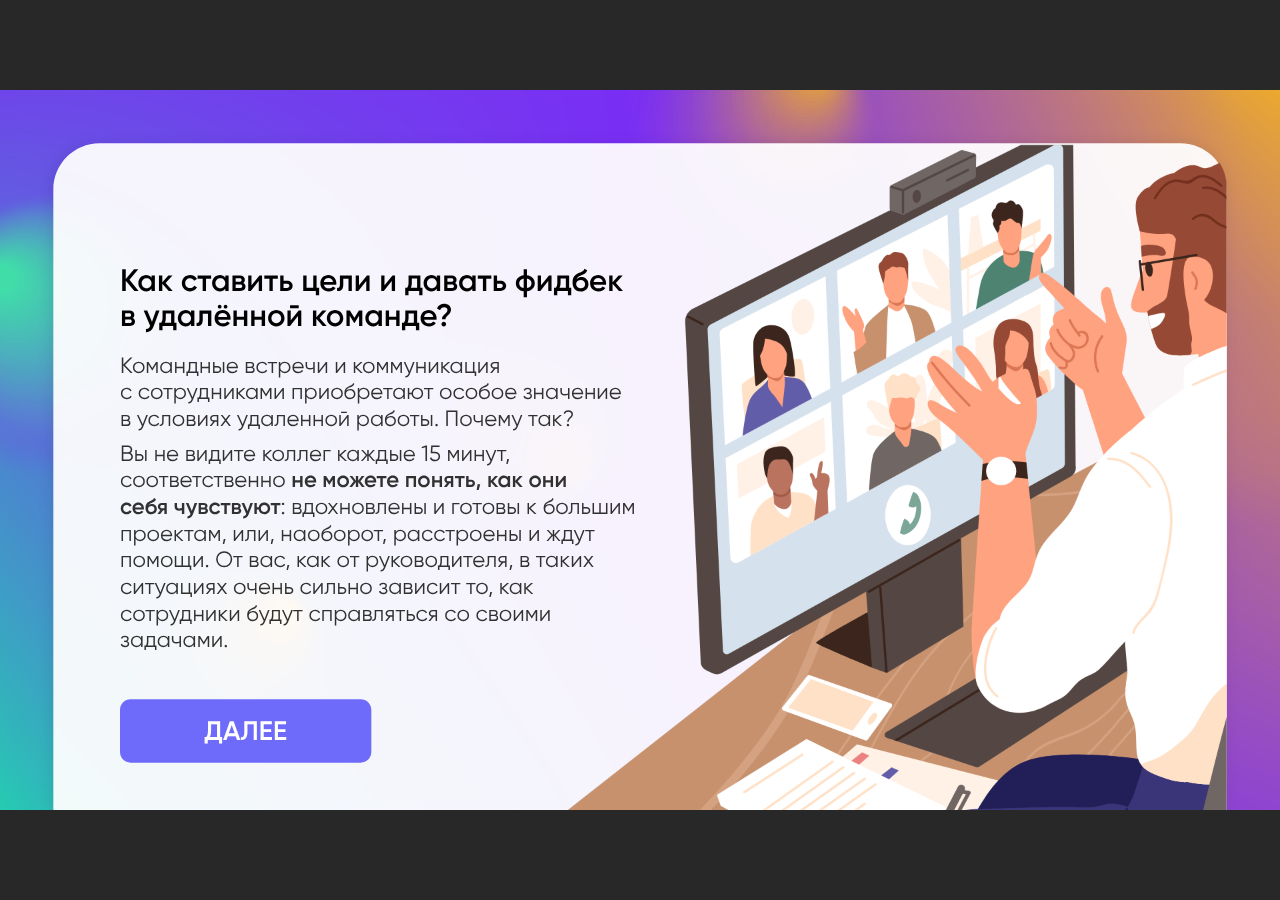
==== index.html @ ce3efb85 "module2" ====
<!doctype html>
<html lang="en-US">
<head>
  <meta charset="utf-8">
  <!-- Created using Storyline 360 - http://www.articulate.com  -->
  <!-- version: 3.66.28355.0 -->
  <title>Home Office 2</title>
  <meta http-equiv="x-ua-compatible" content="IE=edge"/>
  <meta name="viewport" content="width=device-width,initial-scale=1,user-scalable=no,shrink-to-fit=no,minimal-ui"/>
  <meta name="apple-mobile-web-app-capable" content="yes"/>
  <style>
    html, body { height: 100%; padding: 0; margin: 0 }
    #app { height: 100%; width: 100%; }
  </style>

  <script>
    window.DS = {};
    window.globals = {
      DATA_PATH_BASE: '',
      HAS_FRAME: true,
      HAS_SLIDE: true,

      lmsPresent: false,
      tinCanPresent: false,
      cmi5Present: false,
      aoSupport: false,
      scale: 'noscale',
      captureRc: false,
      browserSize: 'optimal',
      bgColor: '#282828',
      features: 'AccessibleVideo,IE11Warning,InsertSvgPicture,LayerPresentAsDialog,MultipleQuizTracking,QuestionCorrectVariable,UpdatedThemeEditor',
      themeName: 'unified',
      preloaderColor: '#FFFFFF',
      suppressAnalytics: false,
      productChannel: 'stable',
      publishSource: 'storyline',
      aid: 'aid|1ac7caa4-45ce-420d-b6a8-df51cfb995f0',
      cid: '31ea8d39-3fe1-4859-a535-d4311e01f80c',
      playerVersion: '3.66.28355.0',
      publishTimestamp: '2022-08-18T19:37:40.7217191Z',
      maxIosVideoElements: 10,

      
      parseParams: function(qs) {
        if (window.globals.parsedParams != null) {
          return window.globals.parsedParams;
        }
        qs = (qs || window.location.search.substr(1)).split('+').join(' ');
        var params = {},
            tokens,
            re = /[?&]?([^=]+)=([^&]*)/g;

        while (tokens = re.exec(qs)) {
          params[decodeURIComponent(tokens[1]).trim()] =
            decodeURIComponent(tokens[2]).trim();
        }
        window.globals.parsedParams = params;
        return params;
      }

    };
  </script>
  <script>
    var isIe11 = ('ActiveXObject' in window || window.MSBlobBuilder != null)
      && window.msCrypto != null && !window.ActiveXObject;
    if (isIe11 && window.globals.features.indexOf('IE11Warning') != -1) {
      window.globals.unsupportedBrowser = true;
      document.write(atob('[base64]'));
    }
  </script>
  
  <script>window.THREE = { };</script>
  
</head>
<body style="background: #282828" class="cs-HTML theme-unified">
  <!-- 360 -->
  <script>!function(e){var i=/iPhone/i,o=/iPod/i,n=/iPad/i,t=/(?=.*\bAndroid\b)(?=.*\bMobile\b)/i,d=/Android/i,s=/(?=.*\bAndroid\b)(?=.*\bSD4930UR\b)/i,b=/(?=.*\bAndroid\b)(?=.*\b(?:KFOT|KFTT|KFJWI|KFJWA|KFSOWI|KFTHWI|KFTHWA|KFAPWI|KFAPWA|KFARWI|KFASWI|KFSAWI|KFSAWA)\b)/i,r=/IEMobile/i,h=/(?=.*\bWindows\b)(?=.*\bARM\b)/i,a=/BlackBerry/i,l=/BB10/i,p=/Opera Mini/i,f=/(CriOS|Chrome)(?=.*\bMobile\b)/i,u=/(?=.*\bFirefox\b)(?=.*\bMobile\b)/i,c=new RegExp("(?:Nexus 7|BNTV250|Kindle Fire|Silk|GT-P1000)","i"),w=function(e,i){return e.test(i)},A=function(e){var A=e||navigator.userAgent,v=A.split("[FBAN");if(void 0!==v[1]&&(A=v[0]),this.apple={phone:w(i,A),ipod:w(o,A),tablet:!w(i,A)&&w(n,A),device:w(i,A)||w(o,A)||w(n,A)},this.amazon={phone:w(s,A),tablet:!w(s,A)&&w(b,A),device:w(s,A)||w(b,A)},this.android={phone:w(s,A)||w(t,A),tablet:!w(s,A)&&!w(t,A)&&(w(b,A)||w(d,A)),device:w(s,A)||w(b,A)||w(t,A)||w(d,A)},this.windows={phone:w(r,A),tablet:w(h,A),device:w(r,A)||w(h,A)},this.other={blackberry:w(a,A),blackberry10:w(l,A),opera:w(p,A),firefox:w(u,A),chrome:w(f,A),device:w(a,A)||w(l,A)||w(p,A)||w(u,A)||w(f,A)},this.seven_inch=w(c,A),this.any=this.apple.device||this.android.device||this.windows.device||this.other.device||this.seven_inch,this.phone=this.apple.phone||this.android.phone||this.windows.phone,this.tablet=this.apple.tablet||this.android.tablet||this.windows.tablet,"undefined"==typeof window)return this},v=function(){var e=new A;return e.Class=A,e};"undefined"!=typeof module&&module.exports&&"undefined"==typeof window?module.exports=A:"undefined"!=typeof module&&module.exports&&"undefined"!=typeof window?module.exports=v():"function"==typeof define&&define.amd?define("isMobile",[],e.isMobile=v()):e.isMobile=v()}(this);
    window.isMobile.apple.tablet = window.isMobile.apple.tablet ||
      (navigator.platform === 'MacIntel' && navigator.maxTouchPoints > 1);
    window.isMobile.apple.device = window.isMobile.apple.device || window.isMobile.apple.tablet;
    window.isMobile.tablet = window.isMobile.tablet || window.isMobile.apple.tablet;
    window.isMobile.any = window.isMobile.any || window.isMobile.apple.tablet;
  </script>

  <div id="focus-sink" tabindex="-1"></div>

  <div id="preso"></div>
  <script>
    (function() {

      var classTypes = [ 'desktop', 'mobile', 'phone', 'tablet' ];

      var addDeviceClasses = function(prefix, testObj) {
        var curr, i;
        for (i = 0; i < classTypes.length; i++) {
          curr = classTypes[i];
          if (testObj[curr]) {
            document.body.classList.add(prefix + curr);
          }
        }
      };

      var params = window.globals.parseParams(),
          isDevicePreview = params.devicepreview === '1',
          isPhoneOverride = params.deviceType === 'phone' || (isDevicePreview && params.phone == '1'),
          isTabletOverride = (params.deviceType === 'tablet' || isDevicePreview) && !isPhoneOverride,
          isMobileOverride = isPhoneOverride || isTabletOverride;

      var deviceView = {
        desktop: !window.isMobile.any && !isMobileOverride,
        mobile: window.isMobile.any || isMobileOverride,
        phone: isPhoneOverride || (window.isMobile.phone && !isTabletOverride),
        tablet: isTabletOverride || window.isMobile.tablet
      };

      window.globals.deviceView = deviceView;
      window.isMobile.desktop = !window.isMobile.any;
      window.isMobile.mobile = window.isMobile.any;

      addDeviceClasses('view-', deviceView);

    })();
  </script>
  
  <script src='story_content/user.js' type=text/javascript></script>
  <div class="slide-loader"></div>

  <script>
    var doc = document, loader = doc.body.querySelector('.slide-loader'); [ 1, 2, 3 ].forEach(function(n) { var d = doc.createElement('div'); d.style.backgroundColor = window.globals.preloaderColor; d.classList.add('mobile-loader-dot'); d.classList.add('dot' + n); loader.appendChild(d); });
  </script>

  <div class="mobile-load-title-overlay" style="display: none">
    <div class="mobile-load-title">Home Office 2</div>
  </div>

  <div class="mobile-chrome-warning"></div>

  <div class="warn-connection-dialog" style="display:none">
  <div class="warn-connection-content">
    <p>Internet connection lost</p>
    <p class="warn-connection-status"></p>
    <div class="warn-ui"></div>
  </div>
</div>

<style>
  .warn-connection-dialog {
    background: transparent;
    pointer-events: none;
    position: fixed;
    left: 0;
    top: 0;
    width: 100%;
    height: 100%;
    z-index: 999;
  }

  .warn-connection-content {
    position: absolute;
    width: 170px;
    border-radius: 10px;
    background: white;
    border: 1px solid #ccc;
    color: black;
    box-shadow: 0 5px 40px rgba(0, 0, 0, 5%);
    padding: .6em;
    padding-bottom: none;
    right: 1em;
    top: 1em;
    transition: all 150ms ease-out;
  }

  .warn-connection-dialog.highlight .warn-connection-content {
    background: #ff7575;
    transform: scale(1.05);
  }

  .warn-connection-content p {
    margin: 0; padding: 0;
  }

  .warn-ui {
    position: absolute;
    bottom: 1em;
    width: 100%;
  }
  .warn-connection-status {
    color: red;
  }

  .highlight .warn-connection-status {
    color: white;
  }

  .is-offline .cs-panel * {
    pointer-events: none !important;
  }

  .is-offline .cs-panel {
    pointer-events: all !important;
  }

  .is-offline #nav-controls * {
    pointer-events: none !important;
  }

  .is-offline #nav-controls {
    pointer-events: all !important;
  }
</style>

<script>
  (function() {
    window.DS.connection = {
      warningShown: false,
      assets: {},
      loadingAssetGroup: false
    };

    // @TODO this is POC code and can be cleaned up a bit more if we move forward
    // with the feature

    // The `window.globals.features` variable must be set in `webpack.dev.config` when testing locally - it is not enough
    // to have it in the data - but it must be set there as well.
    var useConnectionMessages = window.AbortController != null && window.location.protocol != 'file:' &&
      window.globals.features.indexOf('ConnectionMessages') != -1;

    window.DS.connection.useConnectionMessages = useConnectionMessages

    var noConnection = 'retrying...';
    var warnEl = document.querySelector('.warn-connection-dialog');
    var statusEl = document.querySelector('.warn-connection-status');

    var assetCount = 0;
    var checkLoadedId;

    function checkAssetsReady() {
      for (var i in DS.connection.assets) {
        if (!DS.connection.assets[i].success) {
          return false;
        }
      }
      return true;
    }

    function stopAssetGroup() {
      if (!useConnectionMessages) { return; }

      assetCount = 0;

      DS.connection.oldAssetGroup = DS.connection.assets;
      DS.connection.assets = {};
      DS.connection.loadingAssetGroup = false;
      clearInterval(checkLoadedId);
    }

    function startAssetGroup() {
      if (!useConnectionMessages) { return; }
      var ticks = 0;
      clearInterval(checkLoadedId);
      checkLoadedId = setInterval(function() {
        var loaded = 0;
        if (assetCount === 0 && loaded === 0) {
          clearInterval(checkLoadedId);
          return;
        }

        for (var i in DS.connection.assets) {
          if (DS.connection.assets[i].success) {
            loaded++;
          }
        }

        if (assetCount === loaded && checkAssetsReady()) {
          for (var i in DS.connection.assets) {
            if (DS.connection.assets[i].action) {
              DS.connection.assets[i].action();
            }
          }
          hideWarning();
          stopAssetGroup();
        }
      }, 100)
    }

    function requiredAsset(url, action, retry, type) {
      if (!useConnectionMessages) { return; }
      if (DS.connection.assets[url]) { return; }

      DS.connection.assets[url] = {
        success: false, action: action, retry: retry, type: type
      };
      assetCount = Object.keys(DS.connection.assets).length;
      if (!DS.connection.loadingAssetGroup) {
        startAssetGroup();
      }
      DS.connection.loadingAssetGroup = true;
    }

    function assetLoaded(url) {
      if (!useConnectionMessages) { return; }
      if (DS.connection.assets[url]) {
        DS.connection.assets[url].success = true;
      }
    }

    function assetFailed(url) {
      if (!useConnectionMessages) { return; }
      if (!DS.connection.assets[url]) {
        if (/\.js$/.test(url)) {
          setTimeout(function() {
            if (DS.connection.lastSlideLoaded != null) {
              DS.connection.lastSlideLoaded();
            }
          }, 300);
        }
        return;
      }
      if (!DS.connection.warningShown) { showWarning(); }
      if (DS.connection.assets[url].retry) {
        setTimeout(function() {
          if (!DS.connection.assets[url].success) {
            DS.connection.assets[url].retry()
          }
        }, 200);
      }
    }

    function hideWarning() {
      document.body.classList.remove('is-offline');
      DS.connection.warningShown = false;
      statusEl.innerHTML = 'connected!';
      warnEl.style.display = 'none';
    }
    DS.connection.hideWarning = hideWarning

    function showWarning(btn) {
      document.body.classList.add('is-offline')
      DS.connection.warningShown = true;
      warnEl.style.display = 'block';
      statusEl.innerHTML = noConnection;
    }

    function highlighWarning() {
      warnEl.classList.add('highlight');
      setTimeout(function() {
        warnEl.classList.remove('highlight');
      }, 500);
    }

    statusEl.innerHTML = noConnection;

    // these will all be noops if the feature flag isn't set in
    // the data and `window.globals.features`
    DS.connection.requiredAsset = requiredAsset;
    DS.connection.assetLoaded = assetLoaded;
    DS.connection.assetFailed = assetFailed;
    DS.connection.stopAssetGroup = stopAssetGroup;
    DS.connection.startAssetGroup = startAssetGroup;

    document.addEventListener('pointerup', e => {
      if (e.target.classList.contains('cs-panel') ||
        e.target.classList.contains('bottom-ui-bg')  ||
        e.target.classList.contains('slide-object')  ||
        e.target.id === 'nav-controls') {
        highlighWarning();
      }
    });
  })();
</script>


  <script>
    
    if (window.autoSpider && window.vInterfaceObject) {
      document.querySelector('.mobile-load-title-overlay').style.display = 'none';
    }
  </script>

  

  <link rel="stylesheet" href="html5/data/css/output.min.css" data-noprefix/>
</body>
<script src="html5/lib/scripts/bootstrapper.min.js"></script>
</html>
---- html5/data/css/output.min.css ----
@font-face {
  font-family: 'Gilroy SemiBold ChaBold76D77212';
  src: url('[data-uri]');
  font-style: normal;
  font-weight: normal;
}
@font-face {
  font-family: 'Gilroy Charset1_ 6LbcbICE91D610';
  src: url('[data-uri]');
  font-style: normal;
  font-weight: normal;
}
@font-face {
  font-family: 'Arial Charset1_ 5gpuV7Y4286F299';
  src: url('[data-uri]');
  font-style: normal;
  font-weight: normal;
}
@font-face {
  font-family: 'Lato Black Charset1_ 67864503C7';
  src: url('[data-uri]');
  font-style: normal;
  font-weight: normal;
}
@font-face {
  font-family: 'Lato Charset1_ 6e2lz52R590A804D';
  src: url('[data-uri]');
  font-style: normal;
  font-weight: normal;
}
@font-face {
  font-family: 'Gilroy Light Charset1_ FD4A960B';
  src: url('[data-uri]');
  font-style: normal;
  font-weight: normal;
}
@font-face {
  font-family: 'Kosko Bold Charset1Bold05B09BEB';
  src: url('[data-uri]');
  font-style: normal;
  font-weight: normal;
}
@font-face {
  font-family: 'LatoBold Charset1_ Bold7EF9DBF6';
  src: url('[data-uri]');
  font-style: normal;
  font-weight: normal;
}
@font-face {
  font-family: 'Gilroy SemiBold ChaBold08C6AE1E';
  src: url('[data-uri]');
  font-style: normal;
  font-weight: normal;
}
@font-face {
  font-family: 'Gilroy Charset0_v5lJVZ27DB14A09';
  src: url('[data-uri]');
  font-style: normal;
  font-weight: normal;
}
@font-face {
  font-family: 'Lato Black Charset0_v8M0F0A136C';
  src: url('[data-uri]');
  font-style: normal;
  font-weight: normal;
}
@font-face {
  font-family: 'Lato Charset0_v8MUn45tBE51451DC';
  src: url('[data-uri]');
  font-style: normal;
  font-weight: normal;
}
@font-face {
  font-family: 'Gilroy Light Charset0_v9BB3D2E9';
  src: url('[data-uri]');
  font-style: normal;
  font-weight: normal;
}
@font-face {
  font-family: 'Kosko Bold Charset0Bold7D7769CF';
  src: url('[data-uri]');
  font-style: normal;
  font-weight: normal;
}
.cs-HTML {
  background: rgba(40, 40, 40, 1);
}
.cs-npnxnanbnsnfns00000000001 .cs-infopanel  {
  box-shadow: 0 1px 0 rgba(0, 0, 0, 0);
  background: rgba(255, 255, 255, 1);
}
.cs-npnxnanbnsnfns00000000001 .cs-infopanel .cs-link {
  color: rgba(186, 187, 186, 1);
}
.cs-npnxnanbnsnfns00000000001 .cs-infopanel .cs-link:hover {
  color: rgba(255, 255, 255, 1);
}
.cs-npnxnanbnsnfns00000000001 .cs-infopanel .cs-name {
  color: rgba(68, 68, 68, 1);
}
.cs-npnxnanbnsnfns00000000001 .cs-infopanel .cs-title {
  color: rgba(153, 153, 153, 1);
}
.cs-npnxnanbnsnfns00000000001 .cs-infopanelpopup  {
  box-shadow: 0 1px 0 rgba(0, 0, 0, 0);
  background: rgba(0, 0, 0, 0);
}
.cs-npnxnanbnsnfns00000000001 .cs-infopanelpopup .cs-link {
  color: rgba(255, 0, 0, 1);
}
.cs-npnxnanbnsnfns00000000001 .cs-infopanelpopup .cs-link:hover {
  color: rgba(255, 255, 255, 1);
}
.cs-npnxnanbnsnfns00000000001 .cs-infopanelpopup .cs-name {
  color: rgba(255, 255, 255, 1);
}
.cs-npnxnanbnsnfns00000000001 .cs-infopanelpopup .cs-bio {
  color: rgba(186, 187, 186, 1);
}
.cs-npnxnanbnsnfns00000000001 .cs-timer  {
  color: rgba(186, 187, 186, 1);
}
.cs-npnxnanbnsnfns00000000001 .cs-duration stop:first-child {
  stop-color: rgba(60, 60, 60, 1);
}
.cs-npnxnanbnsnfns00000000001 .cs-duration stop:last-child {
  stop-color: rgba(60, 60, 60, 1);
}
.cs-npnxnanbnsnfns00000000001 .cs-elapsed stop:first-child {
  stop-color: rgba(254, 227, 71, 1);
}
.cs-npnxnanbnsnfns00000000001 .cs-elapsed stop:last-child {
  stop-color: rgba(254, 227, 71, 1);
}
.cs-npnxnanbnsnfns00000000001 .cs-timer .cs-pie .cs-innerstroke {
  stroke: rgba(199, 199, 199, 1);
}
.cs-npnxnanbnsnfns00000000001 .cs-timer .cs-pie .cs-innerborder {
  stroke: rgba(255, 255, 255, 1);
}
.cs-npnxnanbnsnfns00000000001 .cs-window  {
  box-shadow: 0 8px 5px rgba(0, 0, 0, 0.2);
  border-color: rgba(49, 99, 0, 0);
  background: rgba(33, 33, 33, 1);
  color: rgba(248, 248, 248, 1);
}
.cs-npnxnanbnsnfns00000000001 .cs-window .cs-diva {
  border-color: rgba(78, 78, 78, 1);
}
.cs-npnxnanbnsnfns00000000001 .cs-window .cs-divb {
  border-color: rgba(78, 78, 78, 0);
}
.cs-npnxnanbnsnfns00000000001 .cs-editor .cs-editor-slide {
  color: rgba(226, 226, 226, 1);
}
.cs-npnxnanbnsnfns00000000001 .cs-editor .cs-editor-html {
  color: rgba(186, 187, 186, 1);
}
.cs-npnxnanbnsnfns00000000001 .cs-editor .cs-editor-button {
  text-shadow: 0 1px 0 rgba(0, 0, 0, 0);
  color: rgba(255, 255, 255, 1);
  border-color: rgba(211, 211, 211, 1);
  background: rgba(34, 34, 34, 1);
}
.cs-npnxnanbnsnfns00000000001 .cs-editor .cs-editor-button:hover {
  background: rgba(68, 68, 68, 1);
}
.cs-npnxnanbnsnfns00000000001 .cs-editor .cs-editor-button:active {
  background: rgba(68, 68, 68, 1);
}
.cs-npnxnanbnsnfns00000000001 .cs-listitem  {
  color: rgba(186, 187, 186, 1);
  border-color: none;
  border: 1px solid transparent;
}
.cs-npnxnanbnsnfns00000000001 .cs-listitem:hover {
  background: rgba(255, 255, 255, 0.06);
  border-color: rgba(108, 108, 108, 1) !important;
  border-width: 1px;
  border-radius: 2px;
  border-style: solid;
  box-sizing: border-box;
}
.cs-npnxnanbnsnfns00000000001 .cs-listitem.hover {
  background: rgba(255, 255, 255, 0.06);
  border-color: rgba(108, 108, 108, 1) !important;
  border-width: 1px;
  border-radius: 2px;
  border-style: solid;
  box-sizing: border-box;
}
.cs-npnxnanbnsnfns00000000001 .cs-glossary  {
  color: rgba(186, 187, 186, 1);
}
.cs-npnxnanbnsnfns00000000001 .cs-glossary .cs-scrolling-panel {
  background: rgba(0, 0, 0, 0);
}
.cs-npnxnanbnsnfns00000000001 .cs-glossary .cs-term.cs-selected .cs-choice-list-trigger {
  color: rgba(255, 255, 255, 1);
  background: rgba(255, 255, 255, 1);
}
.cs-npnxnanbnsnfns00000000001 .cs-glossary .cs-term.cs-selected .cs-choice-list-trigger:focus {
  color: rgba(255, 255, 255, 1);
  background: rgba(255, 255, 255, 1);
}
.cs-npnxnanbnsnfns00000000001 .cs-glossary .cs-term:hover .cs-choice-list-trigger {
  background: rgba(186, 187, 186, 1);
}
.cs-npnxnanbnsnfns00000000001 .cs-glossary .cs-term.hover .cs-choice-list-trigger {
  background: rgba(186, 187, 186, 1);
}
.cs-npnxnanbnsnfns00000000001 .cs-glossary .cs-term .cs-choice-list-trigger:focus {
  background: rgba(186, 187, 186, 1);
}
.cs-npnxnanbnsnfns00000000001 .cs-glossary .cs-diva {
  border-color: rgba(0, 0, 0, 0);
}
.cs-npnxnanbnsnfns00000000001 .cs-glossary .cs-divb {
  border-color: rgba(0, 0, 0, 0);
}
.cs-npnxnanbnsnfns00000000001 .cs-glossary .cs-divc {
  border-color: rgba(0, 0, 0, 0);
}
.cs-npnxnanbnsnfns00000000001 .cs-glossary .cs-heading {
  color: rgba(248, 248, 248, 1);
  font-weight: 700;
}
.note-content p span {
  color: rgba(186, 187, 186, 1);
  line-height: 1.4em;
  font-size: 103.769%;
}
.cs-npnxnanbnsnfns00000000001 .cs-resource .cs-separator {
  border-color: rgba(0, 0, 0, 0);
}
.cs-npnxnanbnsnfns00000000001 .cs-outline  {
  color: rgba(45, 45, 45, 1);
}
.cs-npnxnanbnsnfns00000000001 .cs-outline .cs-diva {
  border-color: rgba(0, 0, 0, 0);
}
.cs-npnxnanbnsnfns00000000001 .cs-outline .cs-divb {
  border-color: rgba(0, 0, 0, 0);
}
.cs-npnxnanbnsnfns00000000001 .cs-outline .cs-divc {
  border-color: rgba(0, 0, 0, 0);
}
.cs-npnxnanbnsnfns00000000001 .cs-outline .cs-search-filter:hover {
  color: rgba(0, 0, 0, 0);
}
.cs-npnxnanbnsnfns00000000001 .cs-outline .cs-search-filter.hover {
  color: rgba(0, 0, 0, 0);
}
.cs-npnxnanbnsnfns00000000001 .cs-transcript  {
  color: rgba(255, 255, 255, 1);
}
.cs-npnxnanbnsnfns00000000001 .cs-transcript .cs-div {
  border-color: rgba(0, 0, 0, 0);
}
.cs-npnxnanbnsnfns00000000001 .cs-tabs:not(.topmenu-item) {
  color: rgba(248, 248, 248, 1);
}
.cs-npnxnanbnsnfns00000000001 .cs-tabs .cs-inner-button:not(.topmenu-item) {
  text-shadow: 0 1px 0 rgba(0, 0, 0, 0);
}
.cs-npnxnanbnsnfns00000000001 .cs-tabs:hover:not(.topmenu-item) {
  color: rgba(248, 248, 248, 1);
}
.cs-npnxnanbnsnfns00000000001 .cs-tabs.cs-selected {
  background: rgba(0, 0, 0, 0);
  color: rgba(248, 248, 248, 1);
}
.cs-npnxnanbnsnfns00000000001 .cs-seekcontrol  {
  background: rgba(0, 0, 0, 0);
  border-color: rgba(0, 0, 0, 0);
}
.cs-npnxnanbnsnfns00000000001 .cs-seekcontrol .cs-button:hover .cs-icon {
  fill: rgba(255, 255, 255, 1);
}
.cs-npnxnanbnsnfns00000000001 .cs-seekcontrol .cs-button.hover .cs-icon {
  fill: rgba(255, 255, 255, 1);
}
.cs-npnxnanbnsnfns00000000001 .cs-seekcontrol .cs-button .cs-icon-shadow {
  fill: rgba(0, 0, 0, 0);
}
.cs-npnxnanbnsnfns00000000001 .cs-seekcontrol .cs-button .cs-icon {
  fill: rgba(180, 180, 180, 1);
}
.cs-npnxnanbnsnfns00000000001 .cs-seekcontrol .cs-seek .cs-fill {
  background: rgba(255, 255, 255, 0.6);
}
.cs-npnxnanbnsnfns00000000001 .cs-seekcontrol .cs-seek {
  background: rgba(108, 108, 108, 1);
  border-color: rgba(0, 0, 0, 0);
}
.cs-npnxnanbnsnfns00000000001 .cs-searchinput .cs-input {
  color: rgba(186, 187, 186, 1);
  border-color: rgba(0, 0, 0, 0);
  background: rgba(255, 255, 255, 0.06);
}
.cs-npnxnanbnsnfns00000000001 .cs-searchinput .cs-input:focus {
  color: rgba(248, 248, 248, 1);
  background: rgba(41, 41, 41, 1);
}
.cs-npnxnanbnsnfns00000000001 .cs-searchinput .cs-input:hover {
  box-shadow: inset 0 0 1px 0 rgba(69, 126, 19, 0);
}
.cs-npnxnanbnsnfns00000000001 .cs-searchinput .cs-input.hover {
  box-shadow: inset 0 0 1px 0 rgba(69, 126, 19, 0);
}
.cs-npnxnanbnsnfns00000000001 .cs-searchinput .cs-button .cs-icon {
  fill: rgba(186, 187, 186, 1);
}
.cs-npnxnanbnsnfns00000000001 .cs-searchinput .cs-button:hover {
  fill: rgba(63, 133, 0, 1);
}
.cs-npnxnanbnsnfns00000000001 .cs-searchinput .cs-button.hover {
  fill: rgba(63, 133, 0, 1);
}
.cs-npnxnanbnsnfns00000000001 .cs-menu  {
  box-shadow: 0 1px 0 rgba(0, 0, 0, 0);
  background: rgba(33, 33, 33, 1);
}
.cs-npnxnanbnsnfns00000000001 .cs-topmenu-item.active .cs-tab {
  background: rgba(33, 33, 33, 1);
}
.cs-npnxnanbnsnfns00000000001 .cs-logo  {
  box-shadow: 0 1px 0 rgba(37, 75, 0, 1);
  background: rgba(255, 255, 255, 0);
}
.cs-npnxnanbnsnfns00000000001 .cs-checkbox  {
  color: rgba(255, 255, 255, 1);
}
.cs-npnxnanbnsnfns00000000001 .cs-checkbox:hover {
  border-color: rgba(175, 221, 130, 1);
}
.cs-npnxnanbnsnfns00000000001 .cs-checkbox.hover {
  border-color: rgba(175, 221, 130, 1);
}
.cs-npnxnanbnsnfns00000000001 .cs-checkbox .cs-box {
  color: rgba(255, 255, 255, 1);
  border-color: rgba(42, 83, 0, 1);
}
.cs-npnxnanbnsnfns00000000001 .cs-checkbox .cs-box:checked::after {
  color: rgba(43, 196, 0, 1);
}
.cs-npnxnanbnsnfns00000000001 .cs-button  {
  text-shadow: 0 1px 0 rgba(0, 0, 0, 0);
  color: rgba(186, 187, 186, 1);
  border-color: rgba(0, 0, 0, 0);
  background: rgba(0, 0, 0, 0);
  box-shadow: 0 1px 0 rgba(0, 0, 0, 0);
}
.cs-npnxnanbnsnfns00000000001 .cs-button .cs-icon {
  fill: rgba(186, 187, 186, 1);
}
.cs-npnxnanbnsnfns00000000001 .cs-button .cs-icon-shadow {
  fill: rgba(0, 0, 0, 0);
}
.cs-npnxnanbnsnfns00000000001 .cs-button:hover {
  background: rgba(248, 248, 248, 1);
}
.cs-npnxnanbnsnfns00000000001 .cs-button.hover {
  background: rgba(248, 248, 248, 1);
}
.cs-npnxnanbnsnfns00000000001 .cs-button:active {
  background: rgba(0, 0, 0, 0);
}
.cs-npnxnanbnsnfns00000000001 .cs-button.cs-disabled:hover {
  background: rgba(0, 0, 0, 0);
}
.cs-npnxnanbnsnfns00000000001 .cs-button.cs-disabled.hover {
  background: rgba(0, 0, 0, 0);
}
.cs-npnxnanbnsnfns00000000001 .cs-button.cs-disabled:active {
  background: rgba(0, 0, 0, 0);
}
.cs-npnxnanbnsnfns00000000001 .cs-button.cs-volume:hover {
  background: rgba(0, 0, 0, 0);
}
.cs-npnxnanbnsnfns00000000001 .cs-button.cs-volume.hover {
  background: rgba(0, 0, 0, 0);
}
.cs-npnxnanbnsnfns00000000001 .cs-button.cs-volume:active {
  background: rgba(0, 0, 0, 0);
}
.cs-npnxnanbnsnfns00000000001.cs-base  {
  color: rgba(186, 187, 186, 1);
  border-color: rgba(40, 40, 40, 1);
  background: rgba(40, 40, 40, 1);
}
.cs-npnxnanbnsnfns00000000001.cs-base .cs-separator .cs-diva {
  background: rgba(69, 69, 69, 1);
}
.cs-npnxnanbnsnfns00000000001.cs-base .cs-separator .cs-divb {
  background: rgba(0, 0, 0, 0);
}
.cs-npnxnanbnsnfns00000000001.cs-base .cs-topmenu-item.active .cs-tab {
  border-color: rgba(69, 69, 69, 1);
}
.cs-npnxnanbnsnfns00000000001.cs-base .cs-topmenu-item.active .cs-panel {
  border-color: rgba(69, 69, 69, 1);
}
.cs-npnxnanbnsnfns00000000001.cs-base .cs-left {
  background: rgba(33, 33, 33, 1);
}
.cs-npnxnanbnsnfns00000000001.cs-base .cs-area-primary .cs-slide-container {
  background: rgba(40, 40, 40, 1);
}
.cs-npnxnanbnsnfns00000000001.cs-base.cs-custom-theme .cs-brandhighlight-bg {
  background: rgba(79, 129, 189, 1) !important;
}
.cs-npnxnanbnsnfns00000000001.cs-base.cs-custom-theme .cs-brandhighlight-secondary-bg {
  background: rgba(255, 255, 255, 1) !important;
}
.cs-npnxnanbnsnfns00000000001.cs-base.cs-custom-theme .cs-brandhighlight-border {
  border-color: rgba(79, 129, 189, 1) !important;
}
.cs-npnxnanbnsnfns00000000001.cs-base.cs-custom-theme .cs-brandhighlight-text {
  color: rgba(79, 129, 189, 1) !important;
}
.cs-npnxnanbnsnfns00000000001.cs-base.cs-custom-theme .cs-brandhighlight-fill {
  fill: rgba(79, 129, 189, 1) !important;
}
.cs-npnxnanbnsnfns00000000001.cs-base.cs-custom-theme .cs-listitem.cs-selected {
  background-color: rgba(255, 255, 255, 0.06) !important;
}
.cs-npnxnanbnsnfns00000000001 .cs-volume::-moz-range-thumb {
  border-color: rgba(43, 85, 0, 1);
  box-shadow: inset 0 0 1px 0 rgba(43, 85, 0, 1);
  background: rgba(255, 255, 255, 1);
}
.cs-npnxnanbnsnfns00000000001 .cs-volume::-ms-thumb {
  border-color: rgba(43, 85, 0, 1);
  box-shadow: inset 0 0 1px 0 rgba(43, 85, 0, 1);
  background: rgba(255, 255, 255, 1);
}
.cs-npnxnanbnsnfns00000000001 .cs-volume::-webkit-slider-thumb {
  border-color: rgba(43, 85, 0, 1);
  box-shadow: inset 0 0 1px 0 rgba(43, 85, 0, 1);
  background: rgba(255, 255, 255, 1);
}
.cs-npnxnanbnsnfns00000000001 .cs-volume::-moz-range-track {
  border-color: rgba(66, 140, 1, 1);
  background: rgba(108, 108, 108, 1);
}
.cs-npnxnanbnsnfns00000000001 .cs-volume::-ms-track {
  border-color: rgba(66, 140, 1, 1);
  background: rgba(108, 108, 108, 1);
}
.cs-npnxnanbnsnfns00000000001 .cs-volume::-webkit-slider-runnable-track {
  border-color: rgba(66, 140, 1, 1);
  background: rgba(108, 108, 108, 1);
}
body.show-focus .tab-focus-box {
  box-shadow: 0 0 0 1px rgba(255, 255, 0, 1), 0 0 0 3px rgba(0, 32, 96, 1), 0 0 5px 5px rgba(255, 255, 0, 1);
  border-color: transparent;
  outline: 2px transparent solid;
}
.skipnav {
  box-shadow: 0 0 0 1px rgba(255, 255, 0, 1), 0 0 0 3px rgba(0, 32, 96, 1), 0 0 5px 5px rgba(255, 255, 0, 1);
  border-color: transparent;
  outline: 2px transparent solid;
}
.cs-npnxnanbnsnfns00000000001 .cs-listitem:hover {
  color: none;
}
.cs-npnxnanbnsnfns00000000001 .cs-listitem.hover {
  color: none;
}
.cs-npnxnanbnsnfns00000000001 .cs-listitem.cs-viewed {
  color: #BABBBA;
}
.cs-npnxnanbnsnfns00000000001 .cs-listitem {
  color: #BABBBA;
}
.cs-npnxnanbnsnfns00000000001 .cs-listitem:hover .cs-icon-carrot * {
  fill: none;
}
.cs-npnxnanbnsnfns00000000001 .cs-listitem.hover .cs-icon-carrot * {
  fill: none;
}
.cs-npnxnanbnsnfns00000000001 .cs-listitem .cs-icon-carrot {
  color: none;
  top: calc(3px);
}
.cs-npnxnanbnsnfns00000000001 .cs-listitem .cs-icon-carrot .cs-shadow {
  color: #F8F8F8;
}
.cs-npnxnanbnsnfns00000000001 .item-collapsible .is-scene {
  color: #F8F8F8 !important;
  font-weight: 700;
}
.cs-npnxnanbnsnfns00000000001 .is-scene .cs-icon-carrot * {
  color: #F8F8F8 !important;
  font-weight: 700;
}
.cs-npnxnanbnsnfns00000000001 .is-scene:not(.outline-links-collapse) > a {
  color: #F8F8F8;
}
.cs-npnxnanbnsnfns00000000001 .is-scene:not(.outline-links-collapse) .cs-icon-carrot * {
  fill: none !important;
  color: #F8F8F8 !important;
}
.cs-npnxnanbnsnfns00000000001 .tabs, .cs-npnxnanbnsnfns00000000001 .cs-logo {
  border-bottom: 1px solid rgba(108, 108, 108, 1);
}
.cs-npnxnanbnsnfns00000000001 .area-secondary-wrapper:after {
  background-image: url('[data-uri]');
  background-size: 100%;
}
.cs-npnxnanbnsnfns00000000001 .panel-footer {
  background: #212121;
}
.cs-npnxnanbnsnfns00000000001 #outline-search {
  background: rgba(255, 255, 255, 0.06);
  border-color: rgba(108, 108, 108, 1);
  border-width: 1px;
  border-style: solid;
}
.cs-npnxnanbnsnfns00000000001 .topmenu-panel #outline-search {
  background: #545454;
}
.cs-npnxnanbnsnfns00000000001 .search-icon circle, .cs-npnxnanbnsnfns00000000001 .search-icon path {
  stroke: #BABBBA;
}
.cs-npnxnanbnsnfns00000000001 #outline-search input[type   =search] {
  color: #F8F8F8;
}
.cs-npnxnanbnsnfns00000000001 #outline-search ::-webkit-input-placeholder {
  color: #BABBBA !important;
}
.cs-npnxnanbnsnfns00000000001 #outline-search :-ms-input-placeholder {
  color: #BABBBA !important;
}
.cs-npnxnanbnsnfns00000000001 #outline-search ::-moz-placeholder {
  color: #BABBBA !important;
  opacity: 1;
}
.cs-npnxnanbnsnfns00000000001 .cs-topmenu-item.active, body:not(.is-touchable-tablet) .cs-npnxnanbnsnfns00000000001 .cs-topmenu-item:hover {
  color: #F8F8F8;
}
.cs-npnxnanbnsnfns00000000001 .cs-topmenu-item.button-tapped {
  color: #F8F8F8;
}
.cs-npnxnanbnsnfns00000000001 .cs-topmenu-item.active .cs-tab, .cs-npnxnanbnsnfns00000000001 .cs-topmenu-item .cs-tab {
  background: transparent !important;
  border: none !important;
}
.cs-npnxnanbnsnfns00000000001 .top-tabs-drop-icon div {
  background: #BABBBA;
}
.cs-npnxnanbnsnfns00000000001 .cs-panel.topmenu-panel .panel-content, .cs-npnxnanbnsnfns00000000001 .top-tabs-drop {
  background: #212121;
}
.cs-npnxnanbnsnfns00000000001 .cs-topmenu-item.active .cs-panel {
  background: #212121;
}
.cs-npnxnanbnsnfns00000000001 .cs-menu.topmenu-panel, .cs-npnxnanbnsnfns00000000001 .top-tabs-drop {
  border: 1px solid rgba(69, 69, 69, 1) !important;
  border-radius: 3px;
}
.cs-npnxnanbnsnfns00000000001 .resources .resources-list a:hover {
  background: rgba(255, 255, 255, 0.06);
}
body:not(.is-touchable-tablet) .cs-npnxnanbnsnfns00000000001 .resources .resources-list a:hover {
  background: rgba(255, 255, 255, 0.06);
}
.cs-npnxnanbnsnfns00000000001 .resources .resources-list a.hover {
  background: rgba(255, 255, 255, 0.06);
}
body:not(.is-touchable-tablet) .cs-npnxnanbnsnfns00000000001 .resources .resources-list a.hover {
  background: rgba(255, 255, 255, 0.06);
}
.cs-npnxnanbnsnfns00000000001 .resources .resources-list a.button-tapped {
  background: rgba(255, 255, 255, 0.06);
}
.cs-npnxnanbnsnfns00000000001 .cs-icon path, .cs-npnxnanbnsnfns00000000001 .cs-icon rect, .cs-npnxnanbnsnfns00000000001 .cs-icon polygon, .cs-npnxnanbnsnfns00000000001 .menu-icon-wrapper.menu-icon-wrapper-hover path {
  fill: #BABBBA;
}
.cs-npnxnanbnsnfns00000000001 .cs-icon .icon-stroke-only {
  fill: none !important;
  stroke: #BABBBA !important;
}
body:not(.is-touchable-tablet) .cs-npnxnanbnsnfns00000000001 .cs-button:hover .cs-icon path, body:not(.is-touchable-tablet) .cs-npnxnanbnsnfns00000000001 .cs-button:hover .cs-icon rect, body:not(.is-touchable-tablet) .cs-npnxnanbnsnfns00000000001 .cs-button:hover .cs-icon polygon {
  fill: #F8F8F8;
}
body:not(.is-touchable-tablet) .cs-npnxnanbnsnfns00000000001 .cs-tabs:hover .search-icon circle, body:not(.is-touchable-tablet) .cs-npnxnanbnsnfns00000000001 .cs-tabs:hover .search-icon path {
  stroke: #F8F8F8;
}
.cs-npnxnanbnsnfns00000000001 .cs-button.button-tapped .cs-icon path, .cs-npnxnanbnsnfns00000000001 .cs-button.button-tapped .cs-icon rect, .cs-npnxnanbnsnfns00000000001 .cs-button.button-tapped .cs-icon polygon {
  fill: #F8F8F8;
}
body:not(.is-touchable-tablet) .cs-npnxnanbnsnfns00000000001 .cs-button:hover .cs-icon .icon-stroke-only {
  fill: none !important;
  stroke: #F8F8F8 !important;
}
.cs-npnxnanbnsnfns00000000001 .cs-button:button-tapped .cs-icon .icon-stroke-only {
  fill: none !important;
  stroke: #F8F8F8 !important;
}
.cs-npnxnanbnsnfns00000000001 .menu-icon-wrapper.menu-icon-wrapper-hover svg path {
  fill: #F8F8F8;
}
.floating-sidebar:not(.sidebar-closed) .cs-npnxnanbnsnfns00000000001 #hamburger .menu-icon-wrapper svg path {
  fill: #BABBBA;
}
.floating-sidebar:not(.sidebar-closed) .cs-npnxnanbnsnfns00000000001 #hamburger .menu-icon-wrapper.menu-icon-wrapper-hover svg path {
  fill: #F8F8F8;
}
.cs-npnxnanbnsnfns00000000001 .volume .btn:before {
  background-image: url('[data-uri]');
}
.cs-npnxnanbnsnfns00000000001 .volume-track {
  background: #6C6C6C;
}
.cs-npnxnanbnsnfns00000000001 .volume-icon circle {
  stroke: #BABBBA;
}
.cs-npnxnanbnsnfns00000000001 .cs-settings > .settings-panel {
  background: #212121;
  border: 1px solid rgba(69, 69, 69, 1) !important;
  border-radius: 3px;
}
.cs-npnxnanbnsnfns00000000001 .cs-settings > .panel-down-arrow {
  fill: #212121;
}
.cs-npnxnanbnsnfns00000000001 .switch-toggle .border {
  stroke: #7C7C7C;
}
.cs-npnxnanbnsnfns00000000001 .switch-toggle .thumb-off .thumb {
  fill: #A2A2A2;
}
.cs-npnxnanbnsnfns00000000001 .switch-toggle .thumb-on .track {
  fill: rgba(79, 129, 189, 1);
}
.cs-npnxnanbnsnfns00000000001 .switch-toggle .thumb-off .track {
  fill: rgba(255, 255, 255, 0.1);
}
.cs-npnxnanbnsnfns00000000001 .switch-label {
  color: #BABBBA;
}
.cs-npnxnanbnsnfns00000000001 .cs-panel .scrollarea-btn:after {
  background: rgba(179, 180, 179, 0.75);
}
.scrollarea-scrollbar:hover .scrollarea-btn:after, .scrollarea-scrollbar.highlight-scrollbar .scrollarea-btn:after {
  background: rgba(179, 180, 179, 0.75);
}
.floating-sidebar .sidebar-overlay {
  background: rgba(0, 0, 0, 0.85);
}
.cs-npnxnanbnsnfns00000000001 .overlay-message {
  background: rgba(0, 0, 0, 0.85);
}
.cs-npnxnanbnsnfns00000000001 .top-ui-bg, .cs-npnxnanbnsnfns00000000001 .bottom-ui-bg, .cs-npnxnanbnsnfns00000000001 .right-ui-bg, .cs-npnxnanbnsnfns00000000001 .left-ui-bg {
  background: rgba(40, 40, 40, 0.8);
}
.cs-npnxnanbnsnfns00000000001 .circle-progress-bg {
  fill: #282828;
}
.cs-npnxnanbnsnfns00000000001 .circle-progress-well {
  fill: #6C6C6C;
}
.cs-npnxnanbnsnfns00000000001 .circle-progress-pie {
  stroke: #6C6C6C;
}
.cs-npnxnanbnsnfns00000000001 .lightbox .option-pane {
  background: rgba(40, 40, 40, 0.8);
}
.cs-npnxnanbnsnfns00000000001 .lightbox .option-pane:before {
  background: #282828;
}
.cs-npnxnanbnsnfns00000000001 .message-window {
  background: #212121;
  border: 1px solid rgba(69, 69, 69, 1) !important;
  border-radius: 3px;
}
.cs-npnxnanbnsnfns00000000001 .message-window-header p, .cs-npnxnanbnsnfns00000000001 .message-window-text {
  color: #F8F8F8;
}
.cs-npnxnanbnsnfns00000000001 .message-window-header p {
  border-bottom: 1px solid rgba(255, 255, 255, 1);
}
.cs-npnxnanbnsnfns00000000001 .message-window button.slide-object-button {
  border: 1px solid rgba(255, 255, 255, 1) !important;
}
.cs-npnxnanbnsnfns00000000001 .message-window button.slide-object-button:hover {
  background: rgba(255, 255, 255, 0.06) !important;
}
.message-window .slide-object-button tspan, .message-window .slide-object-button-text tspan {
  fill: #F8F8F8 !important;
}
body:not(.is-touchable-tablet) .cs-npnxnanbnsnfns00000000001 .cs-button:hover .text {
  color: #F8F8F8;
}
.cs-npnxnanbnsnfns00000000001 .cs-button.button-tapped .text {
  color: #F8F8F8;
}
.cs-npnxnanbnsnfns00000000001.cs-base {
  background: #282828;
}
.cs-npnxnanbnsnfns00000000001 .cs-menu {
  background: transparent;
}
.cs-npnxnanbnsnfns00000000001 .progress-bar .progress-bar-fill:after {
  background: #FFFFFF !important;
}
.cs-npnxnanbnsnfns00000000001 .volume-dot {
  background: #FFFFFF !important;
}
.fn-npnxnanbsnfns00000000001 {
  font-family: 'Lato22AB4CAF';
  -webkit-font-variant-ligatures: no-common-ligatures;
  font-variant-ligatures: no-common-ligatures;
}
.fn-pxabnsnfns00000000001 {
  font-family: 'Lato22AB4CAF';
  -webkit-font-variant-ligatures: no-common-ligatures;
  font-variant-ligatures: no-common-ligatures;
}
.fn-npxnabnsnfns00000000001 {
  font-family: 'Lato22AB4CAF';
  -webkit-font-variant-ligatures: no-common-ligatures;
  font-variant-ligatures: no-common-ligatures;
}
.fn-npnxnanbnsnfns00000000001 {
  font-family: 'Lato22AB4CAF';
  -webkit-font-variant-ligatures: no-common-ligatures;
  font-variant-ligatures: no-common-ligatures;
}
.fn-pxabnsnfns00000000000 {
  font-family: 'Lato22AB4CAF';
  -webkit-font-variant-ligatures: no-common-ligatures;
  font-variant-ligatures: no-common-ligatures;
}
@font-face {
  font-family: 'Lato22AB4CAF';
  src: url('[data-uri]');
  font-style: normal;
  font-weight: bold;
}
@font-face {
  font-family: 'Lato22AB4CAF';
  src: url('[data-uri]');
  font-style: normal;
  font-weight: normal;
}
.cs-ResumePromptSlide .cs-6D6p5Zo4u89-ResumePromptSlide-btn0 {
  color: rgba(255, 255, 255, 1);
  border-color: rgba(211, 211, 211, 1);
  background: rgba(34, 34, 34, 1);
  text-shadow: 0 1px 0 rgba(0, 0, 0, 0);
}
.cs-ResumePromptSlide .cs-6D6p5Zo4u89-ResumePromptSlide-btn0 .cs-html {
  color: rgba(186, 187, 186, 1);
}
.cs-ResumePromptSlide .cs-6D6p5Zo4u89-ResumePromptSlide-btn0 .cs-slide {
  border-color: rgba(226, 226, 226, 1);
}
.cs-ResumePromptSlide .cs-6D6p5Zo4u89-ResumePromptSlide-btn0:hover {
  background: rgba(68, 68, 68, 1);
}
.cs-ResumePromptSlide .cs-6D6p5Zo4u89-ResumePromptSlide-btn0:active {
  background: rgba(68, 68, 68, 1);
}
.cs-ResumePromptSlide .cs-6D6p5Zo4u89-ResumePromptSlide-btn1 {
  color: rgba(255, 255, 255, 1);
  border-color: rgba(211, 211, 211, 1);
  background: rgba(34, 34, 34, 1);
  text-shadow: 0 1px 0 rgba(0, 0, 0, 0);
}
.cs-ResumePromptSlide .cs-6D6p5Zo4u89-ResumePromptSlide-btn1 .cs-html {
  color: rgba(186, 187, 186, 1);
}
.cs-ResumePromptSlide .cs-6D6p5Zo4u89-ResumePromptSlide-btn1 .cs-slide {
  border-color: rgba(226, 226, 226, 1);
}
.cs-ResumePromptSlide .cs-6D6p5Zo4u89-ResumePromptSlide-btn1:hover {
  background: rgba(68, 68, 68, 1);
}
.cs-ResumePromptSlide .cs-6D6p5Zo4u89-ResumePromptSlide-btn1:active {
  background: rgba(68, 68, 68, 1);
}
.cs-ExternalInterfaceErrorSlide .cs-buttonOK {
  color: rgba(255, 255, 255, 1);
  border-color: rgba(211, 211, 211, 1);
  background: rgba(34, 34, 34, 1);
  text-shadow: 0 1px 0 rgba(0, 0, 0, 0);
}
.cs-ExternalInterfaceErrorSlide .cs-buttonOK .cs-html {
  color: rgba(186, 187, 186, 1);
}
.cs-ExternalInterfaceErrorSlide .cs-buttonOK .cs-slide {
  border-color: rgba(226, 226, 226, 1);
}
.cs-ExternalInterfaceErrorSlide .cs-buttonOK:hover {
  background: rgba(68, 68, 68, 1);
}
.cs-ExternalInterfaceErrorSlide .cs-buttonOK:active {
  background: rgba(68, 68, 68, 1);
}
.cs-InvalidPromptSlide .cs-6D6p5Zo4u89-InvalidPromptSlide-btn0 {
  color: rgba(255, 255, 255, 1);
  border-color: rgba(211, 211, 211, 1);
  background: rgba(34, 34, 34, 1);
  text-shadow: 0 1px 0 rgba(0, 0, 0, 0);
}
.cs-InvalidPromptSlide .cs-6D6p5Zo4u89-InvalidPromptSlide-btn0 .cs-html {
  color: rgba(186, 187, 186, 1);
}
.cs-InvalidPromptSlide .cs-6D6p5Zo4u89-InvalidPromptSlide-btn0 .cs-slide {
  border-color: rgba(226, 226, 226, 1);
}
.cs-InvalidPromptSlide .cs-6D6p5Zo4u89-InvalidPromptSlide-btn0:hover {
  background: rgba(68, 68, 68, 1);
}
.cs-InvalidPromptSlide .cs-6D6p5Zo4u89-InvalidPromptSlide-btn0:active {
  background: rgba(68, 68, 68, 1);
}
.cs-PrintPromptSlide .cs-6D6p5Zo4u89-PrintPromptSlide-btn0 {
  color: rgba(255, 255, 255, 1);
  border-color: rgba(211, 211, 211, 1);
  background: rgba(34, 34, 34, 1);
  text-shadow: 0 1px 0 rgba(0, 0, 0, 0);
}
.cs-PrintPromptSlide .cs-6D6p5Zo4u89-PrintPromptSlide-btn0 .cs-html {
  color: rgba(186, 187, 186, 1);
}
.cs-PrintPromptSlide .cs-6D6p5Zo4u89-PrintPromptSlide-btn0 .cs-slide {
  border-color: rgba(226, 226, 226, 1);
}
.cs-PrintPromptSlide .cs-6D6p5Zo4u89-PrintPromptSlide-btn0:hover {
  background: rgba(68, 68, 68, 1);
}
.cs-PrintPromptSlide .cs-6D6p5Zo4u89-PrintPromptSlide-btn0:active {
  background: rgba(68, 68, 68, 1);
}
.cs-ScrollPromptSlide .cs-6D6p5Zo4u89-ScrollPromptSlide-btn0 {
  color: rgba(255, 255, 255, 1);
  border-color: rgba(211, 211, 211, 1);
  background: rgba(34, 34, 34, 1);
  text-shadow: 0 1px 0 rgba(0, 0, 0, 0);
}
.cs-ScrollPromptSlide .cs-6D6p5Zo4u89-ScrollPromptSlide-btn0 .cs-html {
  color: rgba(186, 187, 186, 1);
}
.cs-ScrollPromptSlide .cs-6D6p5Zo4u89-ScrollPromptSlide-btn0 .cs-slide {
  border-color: rgba(226, 226, 226, 1);
}
.cs-ScrollPromptSlide .cs-6D6p5Zo4u89-ScrollPromptSlide-btn0:hover {
  background: rgba(68, 68, 68, 1);
}
.cs-ScrollPromptSlide .cs-6D6p5Zo4u89-ScrollPromptSlide-btn0:active {
  background: rgba(68, 68, 68, 1);
}
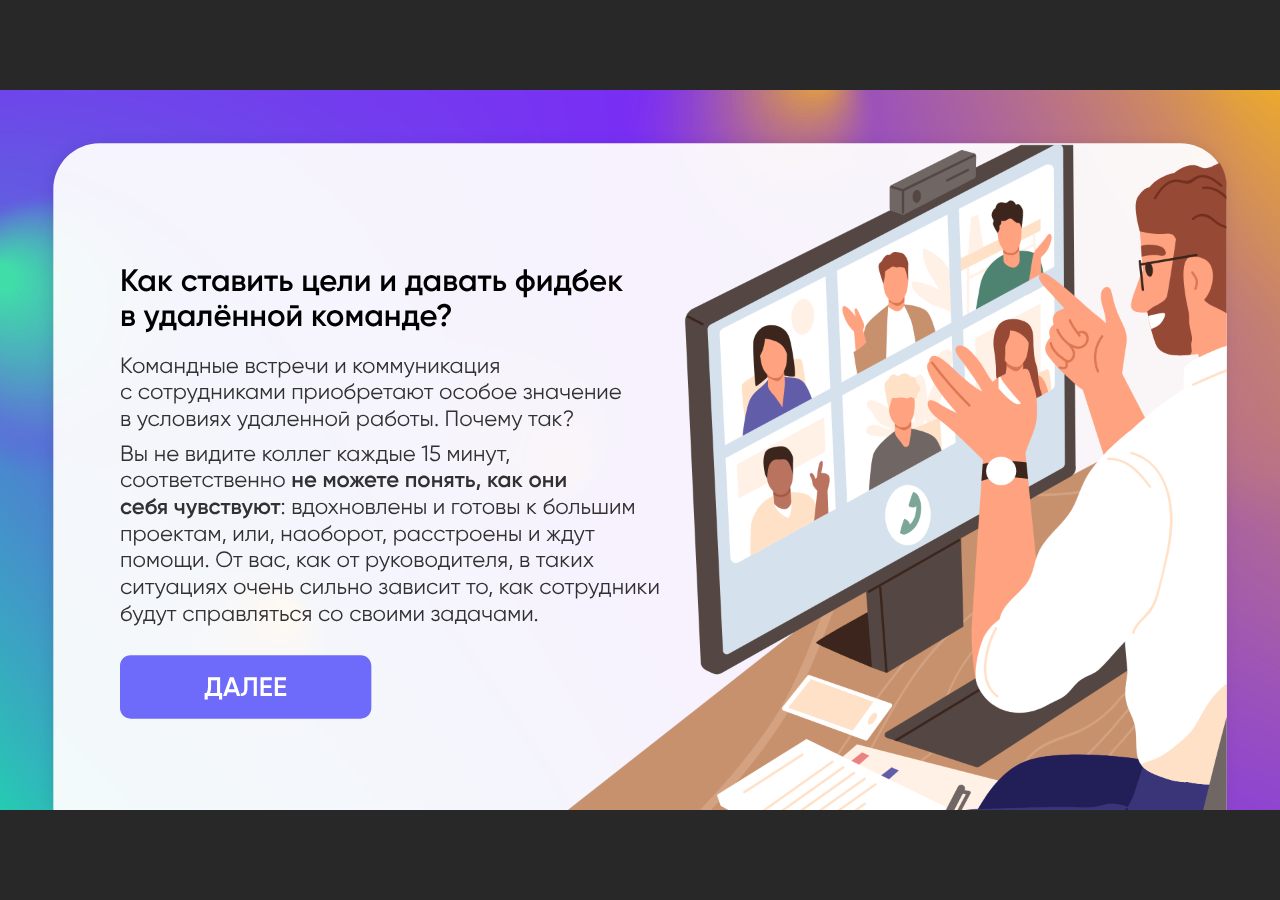
==== commit 4f4f6b68: "demo" ====
--- a/index.html
+++ b/index.html
@@ -37,7 +37,7 @@
       aid: 'aid|1ac7caa4-45ce-420d-b6a8-df51cfb995f0',
       cid: '31ea8d39-3fe1-4859-a535-d4311e01f80c',
       playerVersion: '3.66.28355.0',
-      publishTimestamp: '2022-08-18T19:37:40.7217191Z',
+      publishTimestamp: '2022-08-19T12:48:40.4005595Z',
       maxIosVideoElements: 10,
 
       
--- a/html5/data/css/output.min.css
+++ b/html5/data/css/output.min.css
@@ -1,47 +1,47 @@
 @font-face {
-  font-family: 'Gilroy SemiBold ChaBold76D77212';
+  font-family: 'Gilroy SemiBold ChaBoldBCED2C3E';
   src: url('[data-uri]');
   font-style: normal;
   font-weight: normal;
 }
 @font-face {
-  font-family: 'Gilroy Charset1_ 6LbcbICE91D610';
+  font-family: 'Gilroy Charset1_ 67JF5D17F5A6AA';
   src: url('[data-uri]');
   font-style: normal;
   font-weight: normal;
 }
 @font-face {
-  font-family: 'Arial Charset1_ 5gpuV7Y4286F299';
+  font-family: 'Arial Charset1_ 5xwAB1j03B4ED98';
   src: url('[data-uri]');
   font-style: normal;
   font-weight: normal;
 }
 @font-face {
-  font-family: 'Lato Black Charset1_ 67864503C7';
+  font-family: 'Lato Black Charset1_ 6c8303E255';
   src: url('[data-uri]');
   font-style: normal;
   font-weight: normal;
 }
 @font-face {
-  font-family: 'Lato Charset1_ 6e2lz52R590A804D';
+  font-family: 'Lato Charset1_ 6FE29CXxD516D07E';
   src: url('[data-uri]');
   font-style: normal;
   font-weight: normal;
 }
 @font-face {
-  font-family: 'Gilroy Light Charset1_ FD4A960B';
+  font-family: 'Gilroy Light Charset1_ E1219144';
   src: url('[data-uri]');
   font-style: normal;
   font-weight: normal;
 }
 @font-face {
-  font-family: 'Kosko Bold Charset1Bold05B09BEB';
+  font-family: 'Kosko Bold Charset1Bold24B94274';
   src: url('[data-uri]');
   font-style: normal;
   font-weight: normal;
 }
 @font-face {
-  font-family: 'LatoBold Charset1_ Bold7EF9DBF6';
+  font-family: 'LatoBold Charset1_ Bold69E0C009';
   src: url('[data-uri]');
   font-style: normal;
   font-weight: normal;
